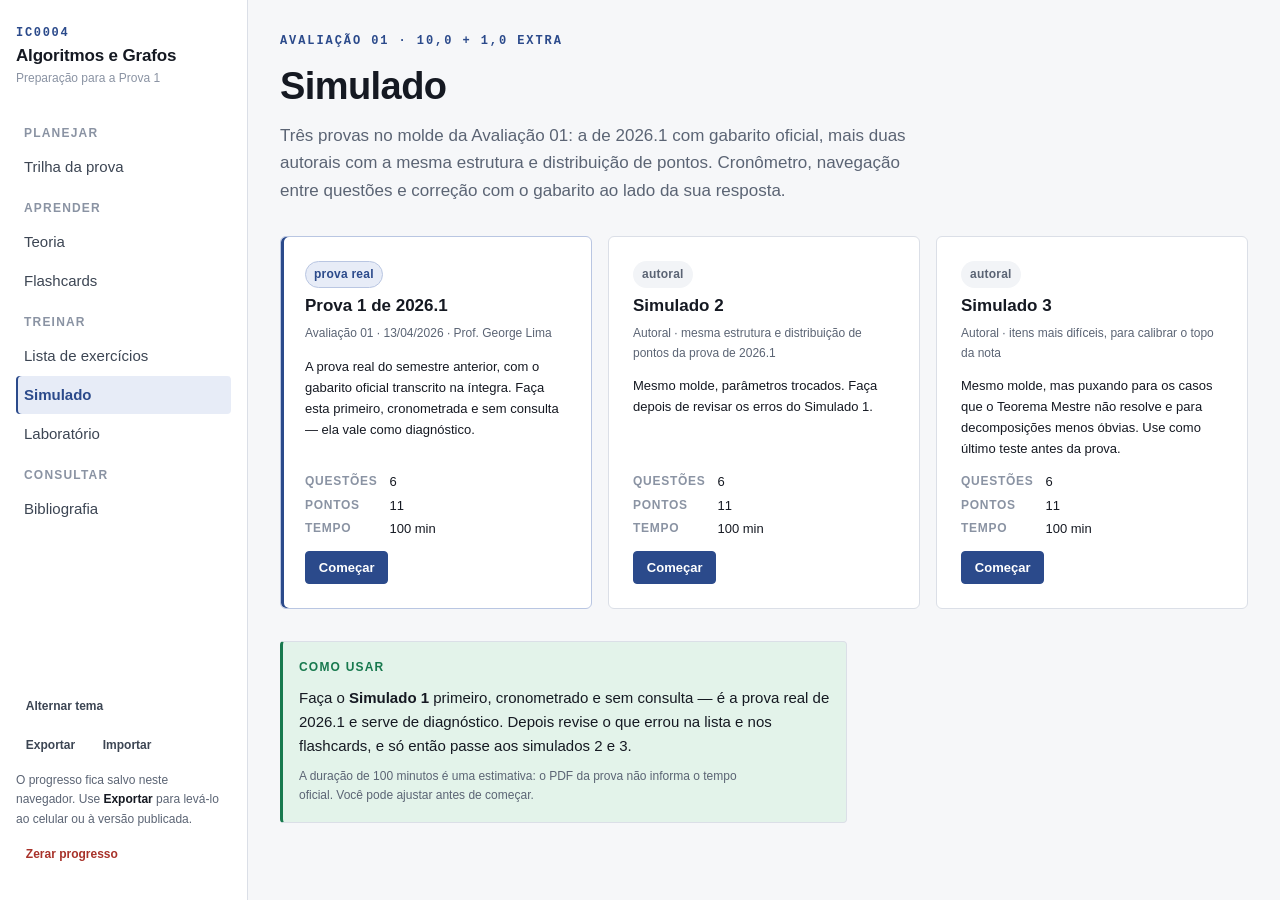
==== simulado.html @ 9146b4b6 "first commit" ====
<!doctype html>
<html lang="pt-BR">
<head>
<meta charset="utf-8">
<meta name="viewport" content="width=device-width, initial-scale=1">
<title>IC0004 · Simulado</title>
<link rel="stylesheet" href="css/app.css">
</head>
<body>
<div class="shell">
  <aside class="rail"></aside>
  <main class="main">
  <div class="wrap">

    <header class="page-head">
      <span class="eyebrow">Avaliação 01 · 10,0 + 1,0 extra</span>
      <h1>Simulado</h1>
      <p class="lede">
        Três provas no molde da Avaliação 01: a de 2026.1 com gabarito oficial, mais duas
        autorais com a mesma estrutura e distribuição de pontos. Cronômetro, navegação entre
        questões e correção com o gabarito ao lado da sua resposta.
      </p>
    </header>

    <div id="palco"></div>

  </div>
  </main>
</div>

<style>
/* ---- cartões de escolha ---- */
.simcard {
  background: var(--surface); border: 1px solid var(--line);
  border-radius: var(--radius); padding: var(--s-5);
  display: flex; flex-direction: column; gap: var(--s-3);
}
.simcard.oficial { border-color: var(--accent-line); box-shadow: inset 3px 0 0 var(--accent); }
.simcard > header { display: flex; flex-direction: column; gap: var(--s-2); }
.simcard h3 { font-size: var(--t-md); }
.simcard p { flex: 1; }
.simcard .specs {
  display: grid; grid-template-columns: auto 1fr; gap: 0.15rem var(--s-3);
  margin: 0; font-size: var(--t-sm);
}
.simcard .specs dt { color: var(--ink-4); font-size: var(--t-xs); text-transform: uppercase;
                     letter-spacing: 0.06em; font-weight: 700; align-self: center; }
.simcard .specs dd { margin: 0; font-variant-numeric: tabular-nums; }
.simcard .notabox {
  display: flex; align-items: baseline; gap: var(--s-2);
  background: var(--ok-soft); border: 1px solid var(--ok); color: var(--ok);
  border-radius: var(--radius-sm); padding: var(--s-2) var(--s-3);
}
.simcard .notabox strong { font-family: var(--font-disp); font-size: var(--t-xl); line-height: 1; }

/* ---- cabeçalho da prova ---- */
.provahd {
  display: flex; align-items: center; gap: var(--s-4); flex-wrap: wrap;
  padding: var(--s-4); margin-bottom: var(--s-4);
  background: var(--surface); border: 1px solid var(--line); border-radius: var(--radius);
  position: sticky; top: 0; z-index: 5;
}
.provahd > div:first-child { flex: 1; min-width: 12rem; }
.cron {
  font-family: var(--font-mono); font-size: var(--t-2xl); font-weight: 600;
  font-variant-numeric: tabular-nums; letter-spacing: -0.02em;
  padding: 0 var(--s-3); color: var(--ink);
}
.cron.alerta { color: var(--warn); }
.cron.critico { color: var(--bad); }
.notafinal { display: flex; flex-direction: column; align-items: flex-end; line-height: 1.2; }
.notafinal strong { font-family: var(--font-disp); font-size: var(--t-2xl); line-height: 1; }
.notafinal strong.ok { color: var(--ok); }
.notafinal strong.warn { color: var(--warn); }
.notafinal strong.bad { color: var(--bad); }

/* ---- navegação entre questões ---- */
.qnav { display: flex; gap: var(--s-2); flex-wrap: wrap; margin-bottom: var(--s-4); }
.qbtn {
  display: flex; flex-direction: column; align-items: center; gap: 0.1rem;
  cursor: pointer; font-family: var(--font-ui); min-width: 4rem;
  background: var(--surface); border: 1px solid var(--line-2); color: var(--ink-3);
  border-radius: var(--radius-sm); padding: var(--s-2) var(--s-3);
  transition: background 0.12s, border-color 0.12s, color 0.12s;
}
.qbtn:hover { background: var(--surface-2); color: var(--ink); }
.qbtn .n { font-weight: 700; font-size: var(--t-base); }
.qbtn .p { font-size: var(--t-xs); font-variant-numeric: tabular-nums; }
.qbtn.feita { border-color: var(--ok); color: var(--ok); background: var(--ok-soft); }
.qbtn.on { border-color: var(--accent); color: var(--accent-ink); background: var(--accent); }
.qbtn.on .p { color: var(--accent-ink); opacity: 0.85; }

/* ---- questão ---- */
.qcard {
  background: var(--surface); border: 1px solid var(--line); border-radius: var(--radius);
  padding: var(--s-5); display: flex; flex-direction: column; gap: var(--s-4);
}
.qn { font-family: var(--font-disp); font-size: var(--t-lg); font-weight: 650; }
.qcard .enun > * + * { margin-top: var(--s-3); }
.qcard .enun p { margin: 0; max-width: var(--measure); }
.qcard .enun .eq { text-align: center; }

/* ---- correção ---- */
.corr { display: flex; flex-direction: column; gap: var(--s-5); margin-top: var(--s-4); }
.qcorr {
  background: var(--surface); border: 1px solid var(--line); border-radius: var(--radius);
  padding: var(--s-5); display: flex; flex-direction: column; gap: var(--s-3);
}
.qcorr > header { padding-bottom: var(--s-2); border-bottom: 1px solid var(--line); }
.notaq {
  font-family: var(--font-mono); font-size: var(--t-md); font-weight: 700;
  font-variant-numeric: tabular-nums; color: var(--ink);
}
.qcorr .minha {
  background: var(--surface-2); border: 1px solid var(--line);
  border-left: 3px solid var(--ink-4);
  border-radius: var(--radius-sm); padding: var(--s-3);
  display: flex; flex-direction: column; gap: var(--s-2);
}
.qcorr .minha .tag {
  font-size: var(--t-xs); font-weight: 700; letter-spacing: 0.1em;
  text-transform: uppercase; color: var(--ink-3);
}
.qcorr .minha .txt {
  font-family: var(--font-mono); font-size: var(--t-sm); line-height: 1.6;
  white-space: pre-wrap; word-break: break-word; margin: 0;
  background: transparent; border: 0; padding: 0;
}
.qcorr > footer {
  padding-top: var(--s-3); border-top: 1px solid var(--line);
  display: flex; flex-direction: column; gap: var(--s-2);
}
.notas { display: flex; gap: var(--s-1); flex-wrap: wrap; }
.notas .btn { min-width: 3rem; justify-content: center; font-variant-numeric: tabular-nums; }

@media (max-width: 700px) {
  .provahd { position: static; }
  .cron { font-size: var(--t-xl); }
}
</style>

<script src="js/app.js"></script>
<script src="data/simulados.js"></script>
<script src="js/simulado.js"></script>
</body>
</html>
---- css/app.css ----
/* ==========================================================================
   IC0004 — Algoritmos e Grafos · Plataforma de Estudo para a Prova 1
   Sistema de design: tinta ultramarina sobre papel técnico.
   Tipografia: Palatino (herança TeX) para matemática · Segoe para interface
               Cascadia para pseudocódigo.
   ========================================================================== */

/* --------------------------------------------------------------- 1. Tokens */

:root {
  /* Tipografia */
  --font-ui:    "Segoe UI Variable Text", "Segoe UI", -apple-system,
                BlinkMacSystemFont, "Helvetica Neue", Arial, sans-serif;
  --font-disp:  "Segoe UI Variable Display", "Segoe UI", -apple-system,
                BlinkMacSystemFont, "Helvetica Neue", Arial, sans-serif;
  --font-math:  "Palatino Linotype", "Iowan Old Style", Palatino,
                "Book Antiqua", "URW Palladio L", Georgia, serif;
  --font-mono:  "Cascadia Code", "Cascadia Mono", Consolas, "SF Mono",
                ui-monospace, "Liberation Mono", monospace;

  /* Escala tipográfica (1.2 modular, ancorada em 16px) */
  --t-xs:   0.75rem;
  --t-sm:   0.8125rem;
  --t-base: 0.9375rem;
  --t-md:   1.0625rem;
  --t-lg:   1.25rem;
  --t-xl:   1.5rem;
  --t-2xl:  1.875rem;
  --t-3xl:  2.375rem;

  /* Espaçamento */
  --s-1: 0.25rem;
  --s-2: 0.5rem;
  --s-3: 0.75rem;
  --s-4: 1rem;
  --s-5: 1.5rem;
  --s-6: 2rem;
  --s-7: 3rem;
  --s-8: 4rem;

  --radius:    6px;
  --radius-sm: 4px;
  --measure:   68ch;
  --rail:      15.5rem;

  /* Cor — tema claro */
  --bg:         #f6f7f9;
  --bg-deep:    #eceef2;
  --surface:    #ffffff;
  --surface-2:  #f2f4f7;
  --surface-3:  #e8ebf0;
  --ink:        #151922;
  --ink-2:      #3c4553;
  --ink-3:      #5b6474;
  --ink-4:      #8a93a3;
  --line:       #dbdfe7;
  --line-2:     #c6ccd7;

  --accent:      #2b4a8b;
  --accent-2:    #1f3768;
  --accent-ink:  #ffffff;
  --accent-soft: #e7ecf7;
  --accent-line: #b9c6e2;

  --gold:      #8a6d1f;
  --gold-soft: #f7f0dc;
  --gold-line: #dfcd9a;

  --ok:        #18794e;
  --ok-soft:   #e3f3ea;
  --warn:      #9a6208;
  --warn-soft: #fbefdc;
  --bad:       #a8322a;
  --bad-soft:  #fae9e7;

  --shadow-sm: 0 1px 2px rgb(21 25 34 / 0.05), 0 1px 1px rgb(21 25 34 / 0.04);
  --shadow:    0 2px 4px rgb(21 25 34 / 0.05), 0 6px 16px rgb(21 25 34 / 0.06);
}

@media (prefers-color-scheme: dark) {
  :root {
    --bg:         #0f131a;
    --bg-deep:    #0a0d13;
    --surface:    #161b24;
    --surface-2:  #1d232e;
    --surface-3:  #252c39;
    --ink:        #e7eaf0;
    --ink-2:      #c2c9d5;
    --ink-3:      #98a1b1;
    --ink-4:      #6d778a;
    --line:       #29313d;
    --line-2:     #3a4352;

    --accent:      #8fb3f0;
    --accent-2:    #b0c8f6;
    --accent-ink:  #0f131a;
    --accent-soft: #1a2334;
    --accent-line: #33456a;

    --gold:      #d6b45f;
    --gold-soft: #26200f;
    --gold-line: #4a3d1c;

    --ok:        #5fc58c;
    --ok-soft:   #10241a;
    --warn:      #dfa64a;
    --warn-soft: #261c0d;
    --bad:       #e88379;
    --bad-soft:  #2a1513;

    --shadow-sm: 0 1px 2px rgb(0 0 0 / 0.4);
    --shadow:    0 2px 4px rgb(0 0 0 / 0.3), 0 8px 20px rgb(0 0 0 / 0.35);
  }
}

/* O toggle do visualizador precisa vencer a media query nos dois sentidos. */
:root[data-theme="dark"] {
  --bg: #0f131a;      --bg-deep: #0a0d13;   --surface: #161b24;
  --surface-2: #1d232e; --surface-3: #252c39;
  --ink: #e7eaf0;     --ink-2: #c2c9d5;     --ink-3: #98a1b1;  --ink-4: #6d778a;
  --line: #29313d;    --line-2: #3a4352;
  --accent: #8fb3f0;  --accent-2: #b0c8f6;  --accent-ink: #0f131a;
  --accent-soft: #1a2334; --accent-line: #33456a;
  --gold: #d6b45f;    --gold-soft: #26200f; --gold-line: #4a3d1c;
  --ok: #5fc58c;      --ok-soft: #10241a;
  --warn: #dfa64a;    --warn-soft: #261c0d;
  --bad: #e88379;     --bad-soft: #2a1513;
  --shadow-sm: 0 1px 2px rgb(0 0 0 / 0.4);
  --shadow: 0 2px 4px rgb(0 0 0 / 0.3), 0 8px 20px rgb(0 0 0 / 0.35);
}

:root[data-theme="light"] {
  --bg: #f6f7f9;      --bg-deep: #eceef2;   --surface: #ffffff;
  --surface-2: #f2f4f7; --surface-3: #e8ebf0;
  --ink: #151922;     --ink-2: #3c4553;     --ink-3: #5b6474;  --ink-4: #8a93a3;
  --line: #dbdfe7;    --line-2: #c6ccd7;
  --accent: #2b4a8b;  --accent-2: #1f3768;  --accent-ink: #ffffff;
  --accent-soft: #e7ecf7; --accent-line: #b9c6e2;
  --gold: #8a6d1f;    --gold-soft: #f7f0dc; --gold-line: #dfcd9a;
  --ok: #18794e;      --ok-soft: #e3f3ea;
  --warn: #9a6208;    --warn-soft: #fbefdc;
  --bad: #a8322a;     --bad-soft: #fae9e7;
  --shadow-sm: 0 1px 2px rgb(21 25 34 / 0.05), 0 1px 1px rgb(21 25 34 / 0.04);
  --shadow: 0 2px 4px rgb(21 25 34 / 0.05), 0 6px 16px rgb(21 25 34 / 0.06);
}

/* ------------------------------------------------------------- 2. Base */

*, *::before, *::after { box-sizing: border-box; }

html {
  -webkit-text-size-adjust: 100%;
  scroll-behavior: smooth;
  scroll-padding-top: var(--s-5);
}

body {
  margin: 0;
  background: var(--bg);
  color: var(--ink);
  font-family: var(--font-ui);
  font-size: var(--t-base);
  line-height: 1.62;
  overflow-x: hidden;
  -webkit-font-smoothing: antialiased;
}

h1, h2, h3, h4, h5 {
  font-family: var(--font-disp);
  color: var(--ink);
  line-height: 1.22;
  text-wrap: balance;
  margin: 0;
  font-weight: 600;
}

h1 { font-size: var(--t-2xl); letter-spacing: -0.015em; }
h2 { font-size: var(--t-xl);  letter-spacing: -0.01em; }
h3 { font-size: var(--t-md);  }
h4 { font-size: var(--t-base); }

p  { margin: 0; }
ul, ol { margin: 0; padding-left: 1.35em; }
li { margin: 0.2em 0; }
li::marker { color: var(--ink-4); }

a { color: var(--accent); text-decoration-color: var(--accent-line); text-underline-offset: 2px; }
a:hover { text-decoration-color: currentColor; }

strong, b { font-weight: 650; color: var(--ink); }
em { font-style: italic; }
hr { border: 0; border-top: 1px solid var(--line); margin: var(--s-5) 0; }

:focus-visible {
  outline: 2px solid var(--accent);
  outline-offset: 2px;
  border-radius: var(--radius-sm);
}

::selection { background: var(--accent-soft); color: var(--ink); }

@media (prefers-reduced-motion: reduce) {
  html { scroll-behavior: auto; }
  *, *::before, *::after {
    animation-duration: 0.01ms !important;
    transition-duration: 0.01ms !important;
  }
}

/* ------------------------------------------------- 3. Matemática em CSS */
/* Sem KaTeX: unicode + Palatino itálico + primitivas de layout.           */

.m {
  font-family: var(--font-math);
  font-style: italic;
  font-size: 1.06em;
  letter-spacing: 0.01em;
  white-space: nowrap;
}
.m sup, .m sub { font-style: normal; font-size: 0.68em; }
.m sup { vertical-align: 0.55em; }
.m sub { vertical-align: -0.22em; }
/* Operadores, nomes de função e dígitos ficam em romano, como na convenção. */
.m .op, .m .num, .m .fn { font-style: normal; }
.m .fn { padding-right: 0.1em; }

.eq {
  display: block;
  font-family: var(--font-math);
  font-style: italic;
  font-size: var(--t-md);
  text-align: center;
  padding: var(--s-4) var(--s-3);
  margin: var(--s-4) 0;
  background: var(--surface-2);
  border: 1px solid var(--line);
  border-radius: var(--radius);
  overflow-x: auto;
  line-height: 2;
}
.eq sup, .eq sub { font-style: normal; font-size: 0.68em; }
.eq sup { vertical-align: 0.55em; }
.eq sub { vertical-align: -0.22em; }
.eq .op, .eq .num, .eq .fn { font-style: normal; }
.eq.tight { line-height: 1.5; }
.eq .tag { float: right; font-style: normal; font-size: var(--t-sm); color: var(--ink-4); }

/* Fração */
.frac {
  display: inline-grid;
  grid-template-rows: auto auto;
  justify-items: center;
  vertical-align: middle;
  margin: 0 0.18em;
  font-size: 0.94em;
  line-height: 1.25;
}
.frac > :first-child { border-bottom: 1px solid currentColor; padding: 0 0.28em 0.05em; }
.frac > :last-child  { padding: 0.05em 0.28em 0; }

/* Somatório e produtório com limites */
.sum {
  display: inline-grid;
  grid-template-rows: auto auto auto;
  justify-items: center;
  vertical-align: middle;
  line-height: 1.05;
  margin: 0 0.22em;
  font-style: normal;
}
.sum > .lim { font-size: 0.6em; font-style: normal; white-space: nowrap; }
.sum > .op  { font-size: 1.55em; font-style: normal; line-height: 0.9; }

/* Radical com barra — o √ é um <i> real, para sobreviver a copiar-e-colar */
.rad { white-space: nowrap; }
.rad > i { font-style: normal; }
.rad > span { border-top: 1px solid currentColor; padding: 0 0.14em; }

/* Matriz delimitada */
.mat {
  display: inline-grid;
  gap: 0.12em 0.7em;
  vertical-align: middle;
  position: relative;
  padding: 0.25em 0.55em;
  margin: 0 0.25em;
  justify-items: center;
  font-size: 0.95em;
  line-height: 1.3;
}
.mat::before, .mat::after {
  content: "";
  position: absolute;
  top: 0; bottom: 0;
  width: 0.3em;
  border: 1px solid currentColor;
}
.mat::before { left: 0;  border-right: none; }
.mat::after  { right: 0; border-left: none; }

/* Chave de caso: f(n) = { ... */
.cases {
  display: inline-grid;
  grid-template-columns: auto auto;
  gap: 0.25em 1.2em;
  vertical-align: middle;
  text-align: left;
  border-left: 2px solid currentColor;
  padding-left: 0.6em;
  font-size: 0.95em;
}
.cases > .cond { font-style: normal; font-size: 0.9em; color: var(--ink-3); }

/* Espaçamento explícito em fórmulas (\quad e \qquad) */
.quad { display: inline-block; width: 1.1em; }
.quad.qq { width: 2.2em; }

/* Anotação sob um trecho da fórmula (papel do \underbrace) */
.ubr {
  display: inline-grid;
  grid-template-rows: auto auto;
  justify-items: center;
  vertical-align: top;
  margin: 0 0.12em;
}
.ubr > .b {
  border-top: 1px solid var(--ink-4);
  margin-top: 0.15em;
  padding-top: 0.15em;
  width: 100%;
  font-family: var(--font-ui);
  font-style: normal;
  font-size: 0.56em;
  line-height: 1.3;
  letter-spacing: 0.02em;
  color: var(--ink-3);
  white-space: nowrap;
}

/* Parênteses que acompanham a altura do conteúdo (frações, somatórios).
   São <i>(</i> e <i>)</i> reais no HTML — nunca content: de CSS — para que
   sobrevivam a copiar-e-colar e sejam anunciados por leitores de tela. */
.pren { display: inline-flex; align-items: center; }
.pren > i {
  font-family: var(--font-math);
  font-style: normal;
  font-size: 1.9em;
  line-height: 0.75;
  color: var(--ink-3);
  font-weight: 300;
}
.pren > i:first-child { margin-right: 0.06em; }
.pren > i:last-child  { margin-left: 0.06em; }

/* Destaque de trecho de fórmula */
.hl { background: var(--gold-soft); box-shadow: 0 0 0 2px var(--gold-soft); border-radius: 2px; }

/* ------------------------------------------------------ 4. Pseudocódigo */

.pseudo {
  font-family: var(--font-mono);
  font-size: var(--t-sm);
  line-height: 1.75;
  background: var(--surface-2);
  border: 1px solid var(--line);
  border-radius: var(--radius);
  margin: var(--s-4) 0;
  padding: 0;
  overflow-x: auto;
  counter-reset: ln;
  tab-size: 2;
}
.pseudo > .hd {
  display: block;
  padding: var(--s-2) var(--s-4);
  border-bottom: 1px solid var(--line);
  background: var(--surface-3);
  font-family: var(--font-ui);
  font-size: var(--t-xs);
  font-weight: 600;
  letter-spacing: 0.06em;
  text-transform: uppercase;
  color: var(--ink-3);
  border-radius: var(--radius) var(--radius) 0 0;
}
.pseudo > .io {
  display: block;
  padding: var(--s-1) var(--s-4);
  font-family: var(--font-ui);
  font-size: var(--t-xs);
  color: var(--ink-3);
  background: var(--surface-3);
}
.pseudo > .io:last-of-type { border-bottom: 1px solid var(--line); margin-bottom: var(--s-2); }
.pseudo > .ln {
  display: block;
  padding: 0 var(--s-4) 0 0;
  white-space: pre;
  counter-increment: ln;
}
.pseudo > .ln::before {
  content: counter(ln);
  display: inline-block;
  width: 2.6em;
  padding-right: 0.9em;
  text-align: right;
  color: var(--ink-4);
  font-variant-numeric: tabular-nums;
  user-select: none;
}
.pseudo > .ln:last-child { padding-bottom: var(--s-2); }
.pseudo .kw { color: var(--accent); font-weight: 600; }
.pseudo .cm { color: var(--ink-4); font-style: italic; }
.pseudo .fnn { color: var(--gold); font-weight: 600; }

code {
  font-family: var(--font-mono);
  font-size: 0.9em;
  background: var(--surface-2);
  border: 1px solid var(--line);
  border-radius: var(--radius-sm);
  padding: 0.1em 0.35em;
}

/* ------------------------------------------------------------ 5. Shell */

.shell { display: grid; grid-template-columns: var(--rail) minmax(0, 1fr); min-height: 100vh; }

.rail {
  grid-column: 1;
  background: var(--surface);
  border-right: 1px solid var(--line);
  padding: var(--s-5) var(--s-4) var(--s-6);
  display: flex;
  flex-direction: column;
  gap: var(--s-5);
  position: sticky;
  top: 0;
  height: 100vh;
  overflow-y: auto;
}

.brand { display: flex; flex-direction: column; gap: 0.15rem; text-decoration: none; }
.brand .code {
  font-family: var(--font-mono);
  font-size: var(--t-xs);
  letter-spacing: 0.14em;
  color: var(--accent);
  font-weight: 600;
}
.brand .name {
  font-family: var(--font-disp);
  font-size: var(--t-md);
  font-weight: 600;
  color: var(--ink);
  letter-spacing: -0.01em;
  line-height: 1.2;
}
.brand .sub { font-size: var(--t-xs); color: var(--ink-4); }

.nav { display: flex; flex-direction: column; gap: 1px; }
.nav .grp {
  font-size: var(--t-xs);
  text-transform: uppercase;
  letter-spacing: 0.1em;
  color: var(--ink-4);
  font-weight: 600;
  padding: var(--s-3) var(--s-2) var(--s-1);
}
.nav a {
  display: flex;
  align-items: baseline;
  gap: var(--s-2);
  padding: 0.42rem var(--s-2);
  border-radius: var(--radius-sm);
  color: var(--ink-2);
  text-decoration: none;
  font-size: var(--t-base);
  transition: background 0.12s, color 0.12s;
}
.nav a:hover { background: var(--surface-2); color: var(--ink); }
.nav a[aria-current="page"] {
  background: var(--accent-soft);
  color: var(--accent);
  font-weight: 600;
  box-shadow: inset 2px 0 0 var(--accent);
}
.nav a .idx {
  font-family: var(--font-mono);
  font-size: var(--t-xs);
  color: var(--ink-4);
  min-width: 1.4em;
}
.nav a[aria-current="page"] .idx { color: var(--accent); }

.rail .foot { margin-top: auto; display: flex; flex-direction: column; gap: var(--s-3); }

.main { grid-column: 2; min-width: 0; padding: var(--s-6) var(--s-6) var(--s-8); }
.wrap { max-width: 78rem; margin: 0 auto; }
.wrap.prose { max-width: 56rem; }

/* Barra superior (mobile) */
.topbar { display: none; }

@media (max-width: 900px) {
  .shell { grid-template-columns: minmax(0, 1fr); }
  .rail {
    grid-column: 1;
    position: static;
    height: auto;
    border-right: 0;
    border-bottom: 1px solid var(--line);
    padding: var(--s-4);
  }
  .rail .nav { flex-direction: row; flex-wrap: wrap; gap: var(--s-1); }
  .rail .nav .grp { display: none; }
  .rail .nav a { font-size: var(--t-sm); }
  .rail .foot { margin-top: var(--s-2); flex-direction: row; flex-wrap: wrap; align-items: center; }
  .main { grid-column: 1; padding: var(--s-5) var(--s-4) var(--s-7); }
}

/* ---------------------------------------------------- 6. Cabeçalhos de página */

.page-head { display: flex; flex-direction: column; gap: var(--s-3); margin-bottom: var(--s-6); }
.eyebrow {
  font-family: var(--font-mono);
  font-size: var(--t-xs);
  letter-spacing: 0.16em;
  text-transform: uppercase;
  color: var(--accent);
  font-weight: 600;
}
.page-head h1 { font-size: var(--t-3xl); }
.lede { font-size: var(--t-md); color: var(--ink-3); max-width: var(--measure); }

/* Régua de nível: hairline com marcador de profundidade (motivo da árvore de recursão) */
.lvl {
  display: flex;
  align-items: center;
  gap: var(--s-3);
  margin: var(--s-7) 0 var(--s-4);
}
.lvl::after { content: ""; flex: 1; height: 1px; background: var(--line); }
.lvl > .tick {
  font-family: var(--font-mono);
  font-size: var(--t-xs);
  color: var(--ink-4);
  border: 1px solid var(--line);
  border-radius: 2px;
  padding: 0.05rem 0.4rem;
  background: var(--surface);
  white-space: nowrap;
}
.lvl > h2, .lvl > h3 { flex: none; }

/* ---------------------------------------------------------- 7. Componentes */

.card {
  background: var(--surface);
  border: 1px solid var(--line);
  border-radius: var(--radius);
  padding: var(--s-5);
  display: flex;
  flex-direction: column;
  gap: var(--s-3);
}
.card.pad-sm { padding: var(--s-4); }
.card > header { display: flex; flex-direction: column; gap: var(--s-1); }
.card h3 { font-size: var(--t-md); }
.card .meta { font-size: var(--t-xs); color: var(--ink-4); }

.grid { display: grid; gap: var(--s-4); }
.g2 { grid-template-columns: repeat(2, minmax(0, 1fr)); }
.g3 { grid-template-columns: repeat(3, minmax(0, 1fr)); }
.g4 { grid-template-columns: repeat(4, minmax(0, 1fr)); }
@media (max-width: 1100px) { .g4 { grid-template-columns: repeat(2, minmax(0, 1fr)); } }
@media (max-width: 860px)  { .g2, .g3, .g4 { grid-template-columns: minmax(0, 1fr); } }

.stack { display: flex; flex-direction: column; }
.stack-2 { gap: var(--s-2); } .stack-3 { gap: var(--s-3); }
.stack-4 { gap: var(--s-4); } .stack-5 { gap: var(--s-5); }
.stack-6 { gap: var(--s-6); }
.row { display: flex; align-items: center; gap: var(--s-3); flex-wrap: wrap; }
.row.tight { gap: var(--s-2); }
.spacer { flex: 1; }

.prose > * + * { margin-top: var(--s-4); }
.prose p, .prose li { max-width: var(--measure); }
.prose h2 { margin-top: var(--s-6); }
.prose h3 { margin-top: var(--s-5); }

/* Caixas de destaque */
.callout {
  border: 1px solid var(--line);
  border-left: 3px solid var(--ink-4);
  border-radius: var(--radius-sm);
  background: var(--surface-2);
  padding: var(--s-4);
  display: flex;
  flex-direction: column;
  gap: var(--s-2);
}
.callout > .tag {
  font-size: var(--t-xs);
  font-weight: 700;
  letter-spacing: 0.1em;
  text-transform: uppercase;
  color: var(--ink-3);
}
.callout > * { max-width: var(--measure); }
.callout.def  { border-left-color: var(--accent); background: var(--accent-soft); }
.callout.def > .tag { color: var(--accent); }
.callout.warn { border-left-color: var(--gold); background: var(--gold-soft); border-color: var(--gold-line); }
.callout.warn > .tag { color: var(--gold); }
.callout.tip  { border-left-color: var(--ok); background: var(--ok-soft); }
.callout.tip > .tag { color: var(--ok); }
.callout.exam { border-left-color: var(--bad); background: var(--bad-soft); }
.callout.exam > .tag { color: var(--bad); }

/* Pílulas e chips */
.pill {
  display: inline-flex;
  align-items: center;
  gap: 0.3em;
  font-size: var(--t-xs);
  font-weight: 600;
  letter-spacing: 0.02em;
  padding: 0.15rem 0.5rem;
  border-radius: 999px;
  border: 1px solid var(--line-2);
  color: var(--ink-3);
  background: var(--surface);
  white-space: nowrap;
}
.pill.accent { color: var(--accent); border-color: var(--accent-line); background: var(--accent-soft); }
.pill.ok   { color: var(--ok);   border-color: var(--ok);   background: var(--ok-soft); }
.pill.warn { color: var(--warn); border-color: var(--warn); background: var(--warn-soft); }
.pill.bad  { color: var(--bad);  border-color: var(--bad);  background: var(--bad-soft); }
.pill.gold { color: var(--gold); border-color: var(--gold-line); background: var(--gold-soft); }
.pill.plain { border-color: transparent; background: var(--surface-2); }

/* Dificuldade: quadrados cheios/vazios — nunca emoji */
.diff { display: inline-flex; gap: 2px; vertical-align: middle; }
.diff i {
  width: 7px; height: 7px;
  border: 1px solid var(--ink-4);
  border-radius: 1px;
  display: block;
}
.diff i.on { background: var(--ink-3); border-color: var(--ink-3); }
.diff.d1 i.on { background: var(--ok);   border-color: var(--ok); }
.diff.d2 i.on { background: var(--warn); border-color: var(--warn); }
.diff.d3 i.on { background: var(--bad);  border-color: var(--bad); }

/* Botões */
.btn {
  font-family: var(--font-ui);
  font-size: var(--t-sm);
  font-weight: 600;
  color: var(--ink-2);
  background: var(--surface);
  border: 1px solid var(--line-2);
  border-radius: var(--radius-sm);
  padding: 0.4rem 0.8rem;
  cursor: pointer;
  display: inline-flex;
  align-items: center;
  gap: 0.4em;
  transition: background 0.12s, border-color 0.12s, color 0.12s;
  text-decoration: none;
  line-height: 1.4;
}
.btn:hover { background: var(--surface-2); border-color: var(--ink-4); color: var(--ink); }
.btn:disabled { opacity: 0.45; cursor: not-allowed; }
.btn.primary {
  background: var(--accent); border-color: var(--accent); color: var(--accent-ink);
}
.btn.primary:hover { background: var(--accent-2); border-color: var(--accent-2); color: var(--accent-ink); }
.btn.sm { font-size: var(--t-xs); padding: 0.25rem 0.55rem; }
.btn.ok   { color: var(--ok);   border-color: var(--ok); }
.btn.ok:hover   { background: var(--ok-soft); }
.btn.warn { color: var(--warn); border-color: var(--warn); }
.btn.warn:hover { background: var(--warn-soft); }
.btn.bad  { color: var(--bad);  border-color: var(--bad); }
.btn.bad:hover  { background: var(--bad-soft); }
.btn.ghost { border-color: transparent; background: transparent; }
.btn.ghost:hover { background: var(--surface-2); border-color: transparent; }

/* Campos */
select, input[type="text"], input[type="number"], input[type="search"], textarea {
  font-family: var(--font-ui);
  font-size: var(--t-sm);
  color: var(--ink);
  background: var(--surface);
  border: 1px solid var(--line-2);
  border-radius: var(--radius-sm);
  padding: 0.38rem 0.55rem;
}
textarea {
  font-family: var(--font-mono);
  font-size: var(--t-sm);
  line-height: 1.65;
  width: 100%;
  resize: vertical;
  min-height: 7rem;
}
label.fld { display: flex; flex-direction: column; gap: 0.2rem; font-size: var(--t-xs); color: var(--ink-3); font-weight: 600; }
input[type="range"] { accent-color: var(--accent); }
input[type="checkbox"] { accent-color: var(--accent); width: 0.95rem; height: 0.95rem; }

/* Tabelas */
.tw { overflow-x: auto; border: 1px solid var(--line); border-radius: var(--radius); background: var(--surface); }
table { border-collapse: collapse; width: 100%; font-size: var(--t-sm); }
th, td { text-align: left; padding: 0.55rem 0.8rem; border-bottom: 1px solid var(--line); vertical-align: top; }
thead th {
  font-size: var(--t-xs);
  text-transform: uppercase;
  letter-spacing: 0.07em;
  color: var(--ink-3);
  background: var(--surface-2);
  font-weight: 700;
  white-space: nowrap;
}
tbody tr:last-child td { border-bottom: 0; }
tbody tr:hover { background: var(--surface-2); }
td.num, th.num { text-align: right; font-variant-numeric: tabular-nums; font-family: var(--font-mono); }
caption { caption-side: bottom; padding: var(--s-3); font-size: var(--t-xs); color: var(--ink-4); text-align: left; }

/* Progresso */
.bar { height: 6px; background: var(--surface-3); border-radius: 999px; overflow: hidden; display: flex; }
.bar > i { display: block; height: 100%; background: var(--accent); }
.bar > i.ok { background: var(--ok); }
.bar > i.warn { background: var(--warn); }
.bar > i.bad { background: var(--bad); }

.stat { display: flex; flex-direction: column; gap: 0.15rem; }
.stat .k { font-size: var(--t-xs); text-transform: uppercase; letter-spacing: 0.08em; color: var(--ink-4); font-weight: 600; }
.stat .v { font-family: var(--font-disp); font-size: var(--t-xl); font-weight: 600; font-variant-numeric: tabular-nums; line-height: 1.1; }
.stat .n { font-size: var(--t-xs); color: var(--ink-4); }

/* Revelação (dica / solução) */
details.reveal {
  border: 1px solid var(--line);
  border-radius: var(--radius);
  background: var(--surface-2);
  overflow: hidden;
}
details.reveal > summary {
  cursor: pointer;
  padding: 0.5rem 0.8rem;
  font-size: var(--t-sm);
  font-weight: 600;
  color: var(--accent);
  list-style: none;
  display: flex;
  align-items: center;
  gap: 0.45em;
  background: var(--surface);
}
details.reveal > summary::-webkit-details-marker { display: none; }
details.reveal > summary::before {
  content: "\25B8";
  font-size: 0.8em;
  color: var(--ink-4);
  transition: transform 0.15s;
}
details.reveal[open] > summary::before { transform: rotate(90deg); }
details.reveal > summary:hover { background: var(--surface-2); }
details.reveal > .body { padding: var(--s-4); border-top: 1px solid var(--line); display: flex; flex-direction: column; gap: var(--s-3); }
details.reveal > .body > * { max-width: var(--measure); }
details.reveal.sol > summary { color: var(--gold); }

/* Passos numerados de solução */
ol.steps { list-style: none; padding: 0; counter-reset: st; display: flex; flex-direction: column; gap: var(--s-3); }
ol.steps > li {
  counter-increment: st;
  display: grid;
  grid-template-columns: 1.7rem minmax(0, 1fr);
  gap: var(--s-3);
  margin: 0;
  max-width: none;
}
ol.steps > li::before {
  content: counter(st);
  font-family: var(--font-mono);
  font-size: var(--t-xs);
  font-weight: 700;
  color: var(--accent);
  background: var(--accent-soft);
  border-radius: var(--radius-sm);
  height: 1.45rem;
  display: grid;
  place-items: center;
}
ol.steps > li > div { min-width: 0; }
ol.steps .eq { margin: var(--s-2) 0; text-align: left; }

/* Utilitários */
.muted { color: var(--ink-3); }
.small { font-size: var(--t-sm); }
.xs { font-size: var(--t-xs); }
.mono { font-family: var(--font-mono); font-variant-numeric: tabular-nums; }
.center { text-align: center; }
.nowrap { white-space: nowrap; }
.hidden { display: none !important; }
.scrollx { overflow-x: auto; }
.sr {
  position: absolute; width: 1px; height: 1px; padding: 0;
  margin: -1px; overflow: hidden; clip: rect(0 0 0 0); white-space: nowrap; border: 0;
}
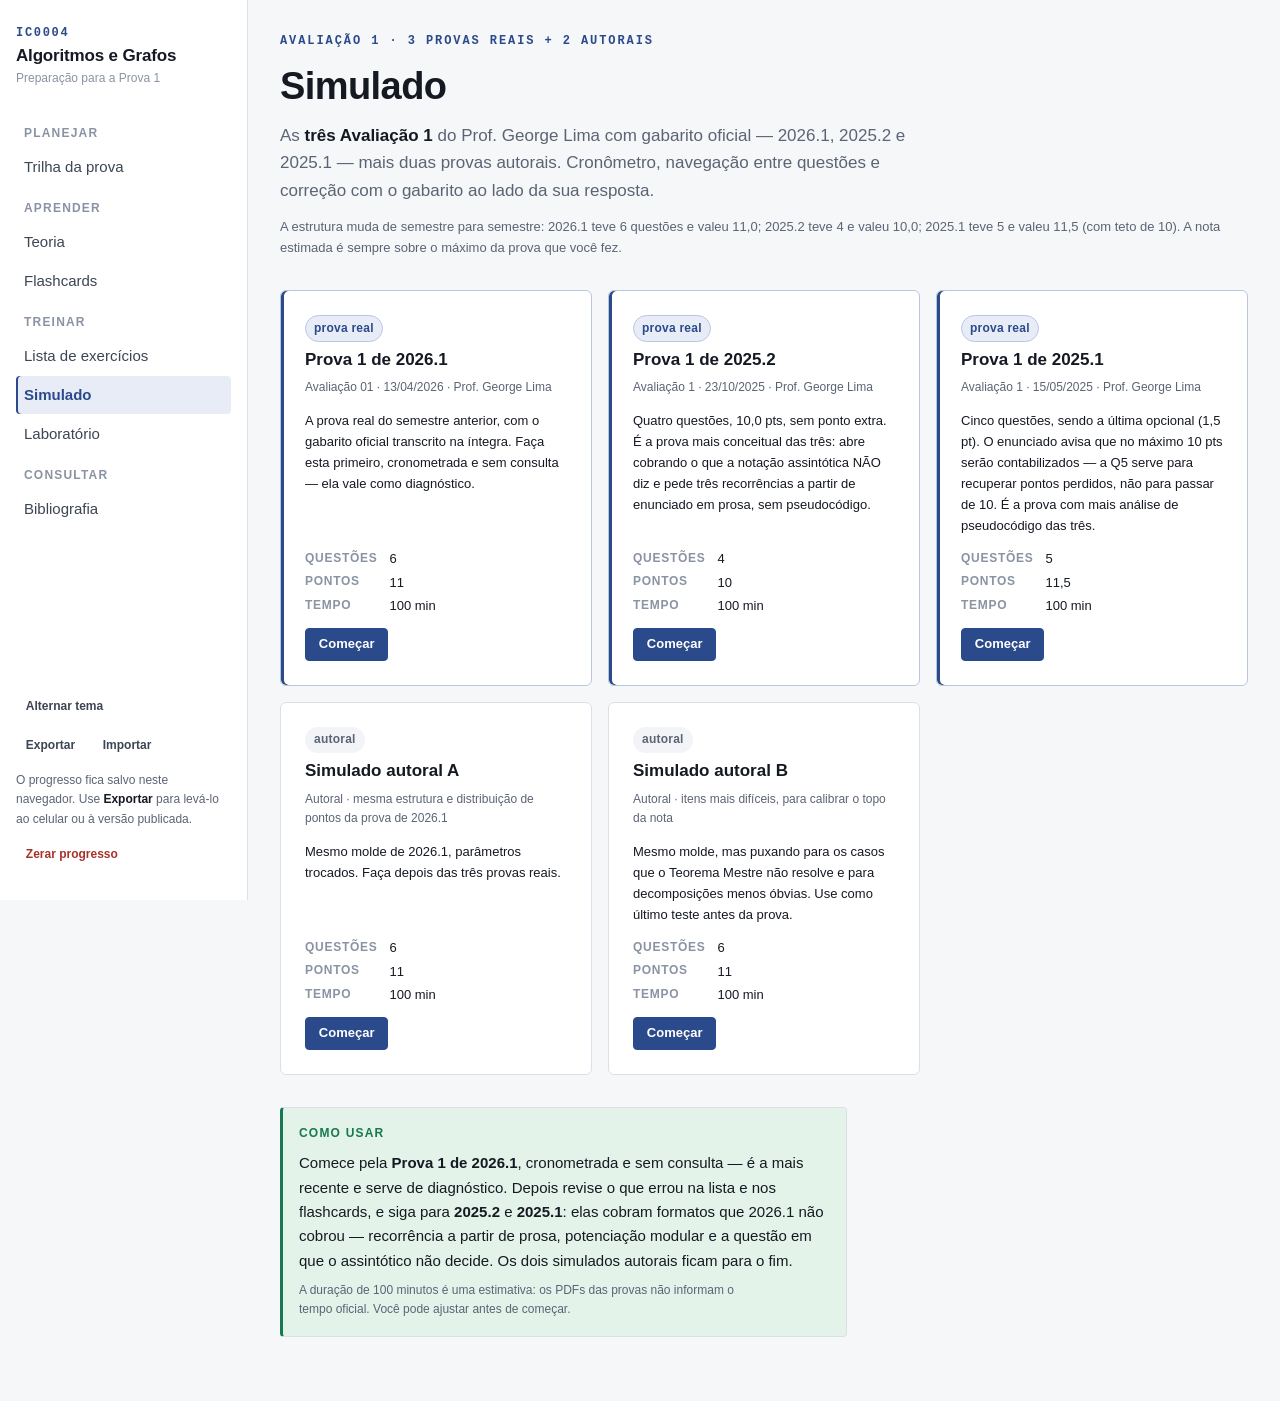
==== commit c0ffc3c1: "Deriva a trilha das tres Prova 1, nao so de 2026.1 Chegaram os gabaritos de 2025.1 e 2025.2. Com tre" ====
--- a/simulado.html
+++ b/simulado.html
@@ -13,12 +13,17 @@
   <div class="wrap">
 
     <header class="page-head">
-      <span class="eyebrow">Avaliação 01 · 10,0 + 1,0 extra</span>
+      <span class="eyebrow">Avaliação 1 · 3 provas reais + 2 autorais</span>
       <h1>Simulado</h1>
       <p class="lede">
-        Três provas no molde da Avaliação 01: a de 2026.1 com gabarito oficial, mais duas
-        autorais com a mesma estrutura e distribuição de pontos. Cronômetro, navegação entre
+        As <strong>três Avaliação 1</strong> do Prof. George Lima com gabarito oficial —
+        2026.1, 2025.2 e 2025.1 — mais duas provas autorais. Cronômetro, navegação entre
         questões e correção com o gabarito ao lado da sua resposta.
+      </p>
+      <p class="small muted">
+        A estrutura muda de semestre para semestre: 2026.1 teve 6 questões e valeu 11,0;
+        2025.2 teve 4 e valeu 10,0; 2025.1 teve 5 e valeu 11,5 (com teto de 10). A nota
+        estimada é sempre sobre o máximo da prova que você fez.
       </p>
     </header>
 
